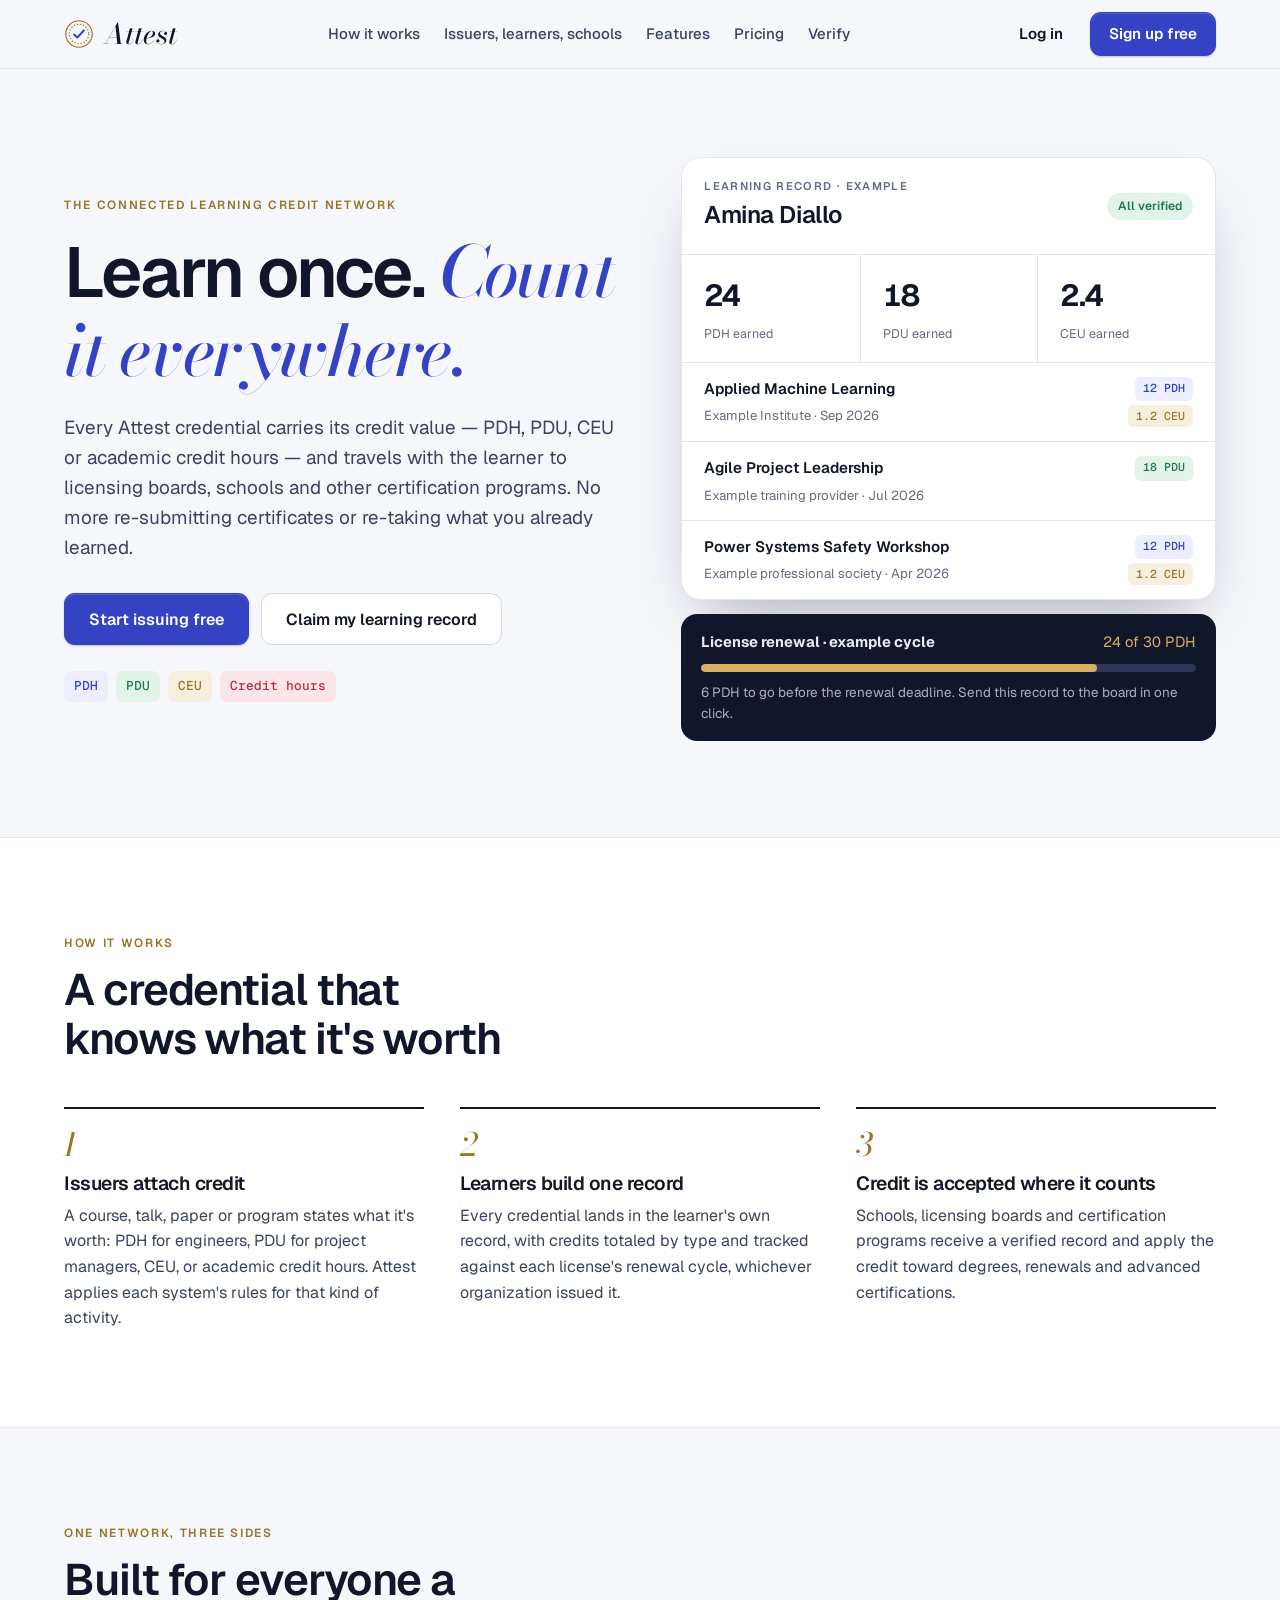
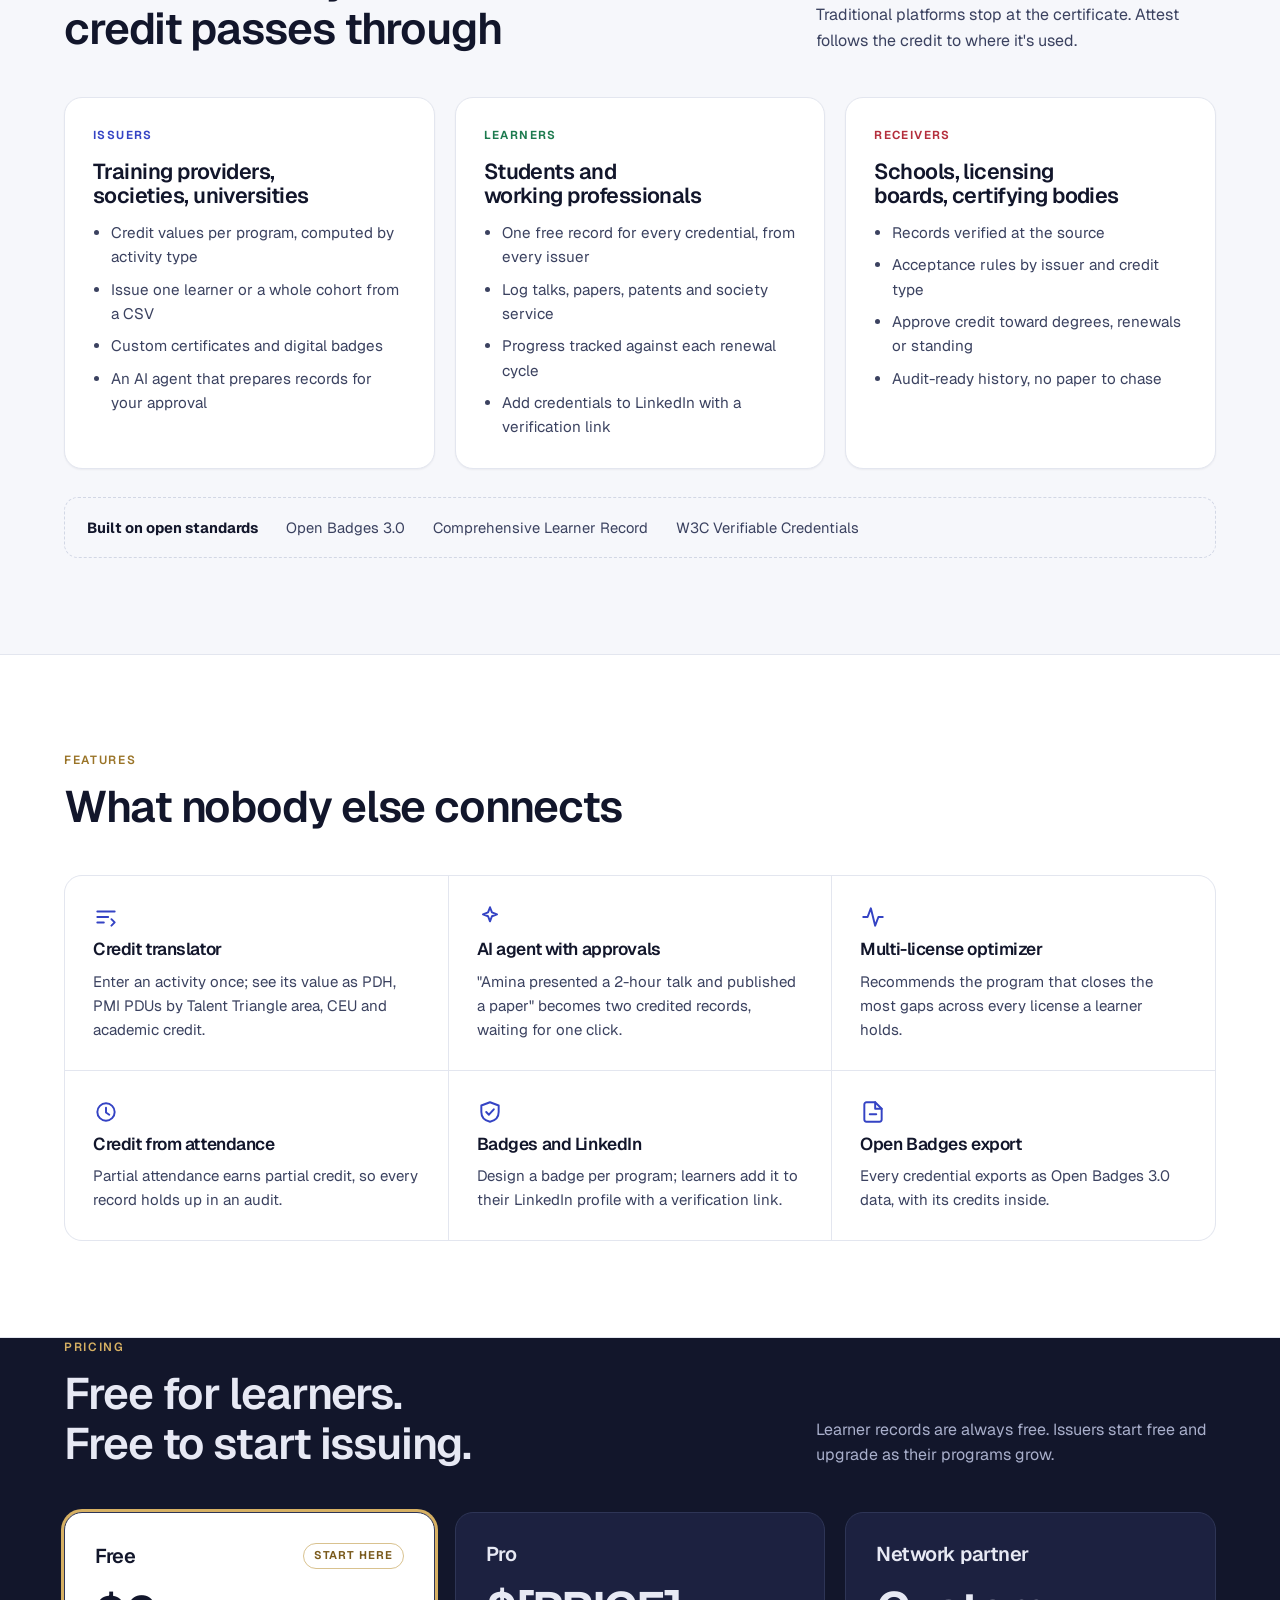
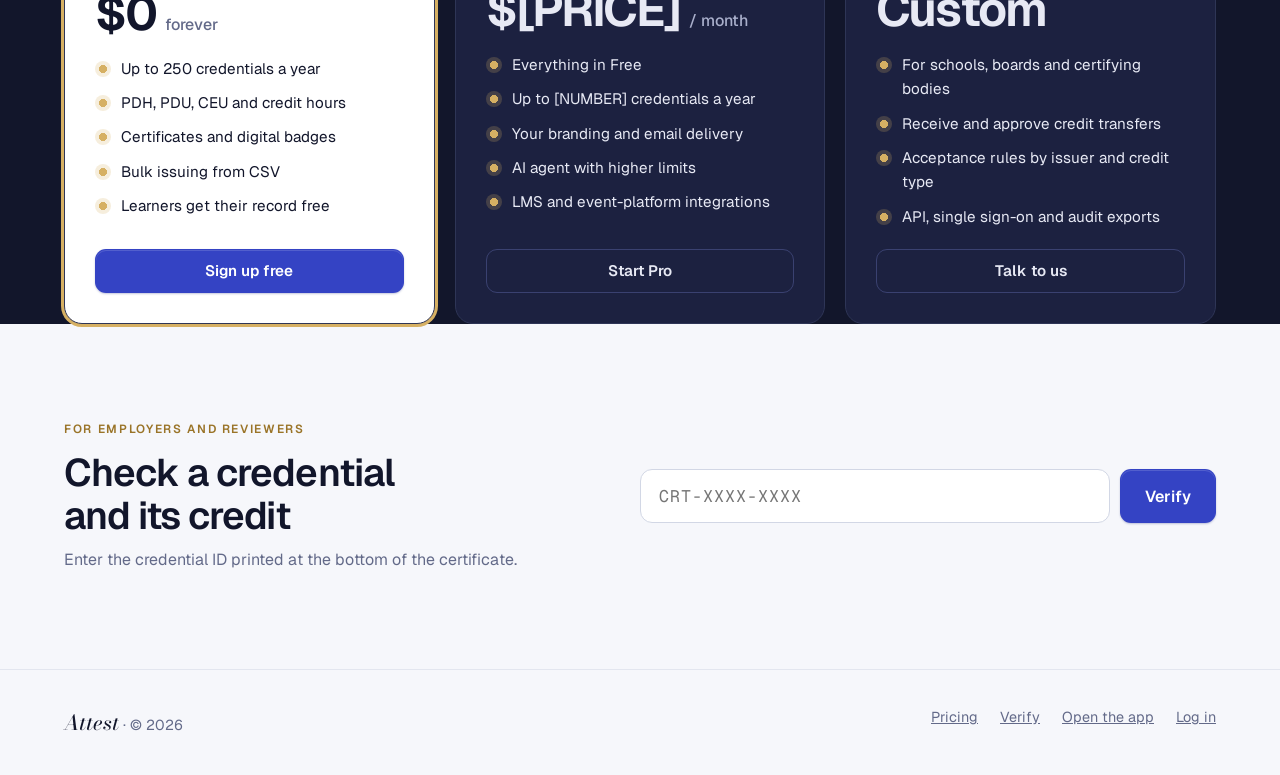
==== index.html @ 20cf058c "first upload of files" ====
<!doctype html>
<html lang="en">
<head>
<meta charset="utf-8">
<meta name="viewport" content="width=device-width,initial-scale=1,viewport-fit=cover">
<title>Attest · Learn once, count it everywhere</title>
<meta name="description" content="Issue credentials that carry PDH, PDU, CEU and academic credit, and give every learner one verified record that counts toward licenses, schools and certifications.">
<meta property="og:title" content="Attest · Learn once, count it everywhere">
<meta property="og:description" content="Credentials that carry their credit value — PDH, PDU, CEU and academic credit — verified at the source.">
<meta property="og:type" content="website">
<link rel="icon" href="assets/favicon.svg" type="image/svg+xml">
<link rel="preconnect" href="https://fonts.googleapis.com">
<link rel="preconnect" href="https://fonts.gstatic.com" crossorigin>
<link rel="stylesheet" href="https://fonts.googleapis.com/css2?family=Bodoni+Moda:ital,opsz,wght@1,6..96,500&family=Geist:wght@400..700&family=Geist+Mono:wght@500&display=swap">
<link rel="stylesheet" href="assets/site.css">
</head>
<body>

<header class="nav">
  <div class="wrap">
    <a class="brand" href="./" aria-label="Attest home">
      <svg width="30" height="30" viewBox="0 0 34 34" aria-hidden="true"><g fill="none" stroke="var(--brass)" stroke-width="1.3"><circle cx="17" cy="17" r="15"/><circle cx="17" cy="17" r="11" stroke-dasharray="1.5 2"/></g><path d="M11.5 17.5l3.5 3.5 7.5-8" fill="none" stroke="var(--accent)" stroke-width="2.2" stroke-linecap="round" stroke-linejoin="round"/></svg>
      <span>Attest</span>
    </a>
    <nav class="links" aria-label="Main">
      <a href="#how">How it works</a>
      <a href="#network">Issuers, learners, schools</a>
      <a href="#features">Features</a>
      <a href="#pricing">Pricing</a>
      <a href="verify.html">Verify</a>
    </nav>
    <div class="navcta">
      <a class="btn ghost" href="signup.html#login">Log in</a>
      <a class="btn primary" href="signup.html">Sign up free</a>
    </div>
  </div>
</header>

<main>
  <div class="wrap hero">
    <div>
      <div class="eyebrow">The connected learning credit network</div>
      <h1>Learn once. <em>Count it everywhere.</em></h1>
      <p class="lead">Every Attest credential carries its credit value — PDH, PDU, CEU or academic credit hours — and travels with the learner to licensing boards, schools and other certification programs. No more re-submitting certificates or re-taking what you already learned.</p>
      <div class="ctas">
        <a class="btn primary lg" href="signup.html">Start issuing free</a>
        <a class="btn lg" href="signup.html?role=learner">Claim my learning record</a>
      </div>
      <div class="credtags" aria-label="Credit types supported">
        <span class="t-pdh">PDH</span><span class="t-pdu">PDU</span><span class="t-ceu">CEU</span><span class="t-sch">Credit hours</span>
      </div>
    </div>

    <div aria-label="Example learning record">
      <div class="record">
        <div class="top">
          <div class="who"><small>Learning record · example</small><strong>Amina Diallo</strong></div>
          <span class="okpill">All verified</span>
        </div>
        <div class="totals">
          <div><b>24</b><span>PDH earned</span></div>
          <div><b>18</b><span>PDU earned</span></div>
          <div><b>2.4</b><span>CEU earned</span></div>
        </div>
        <div class="crow"><strong>Applied Machine Learning</strong><span class="chip t-pdh">12 PDH</span><small>Example Institute · Sep 2026</small><span class="chip t-ceu">1.2 CEU</span></div>
        <div class="crow"><strong>Agile Project Leadership</strong><span class="chip t-pdu">18 PDU</span><small>Example training provider · Jul 2026</small><span></span></div>
        <div class="crow"><strong>Power Systems Safety Workshop</strong><span class="chip t-pdh">12 PDH</span><small>Example professional society · Apr 2026</small><span class="chip t-ceu">1.2 CEU</span></div>
      </div>
      <div class="renew">
        <div class="row"><strong>License renewal · example cycle</strong><span>24 of 30 PDH</span></div>
        <div class="bar"><i></i></div>
        <small>6 PDH to go before the renewal deadline. Send this record to the board in one click.</small>
      </div>
    </div>
  </div>

  <div class="band" id="how">
    <section class="sec wrap">
      <div class="sechead">
        <div><div class="eyebrow">How it works</div><h2>A credential that knows what it's worth</h2></div>
      </div>
      <div class="steps">
        <div class="step"><div class="n">1</div><h3>Issuers attach credit</h3><p>A course, talk, paper or program states what it's worth: PDH for engineers, PDU for project managers, CEU, or academic credit hours. Attest applies each system's rules for that kind of activity.</p></div>
        <div class="step"><div class="n">2</div><h3>Learners build one record</h3><p>Every credential lands in the learner's own record, with credits totaled by type and tracked against each license's renewal cycle, whichever organization issued it.</p></div>
        <div class="step"><div class="n">3</div><h3>Credit is accepted where it counts</h3><p>Schools, licensing boards and certification programs receive a verified record and apply the credit toward degrees, renewals and advanced certifications.</p></div>
      </div>
    </section>
  </div>

  <section class="sec wrap" id="network">
    <div class="sechead">
      <div><div class="eyebrow">One network, three sides</div><h2>Built for everyone a credit passes through</h2></div>
      <p>Traditional platforms stop at the certificate. Attest follows the credit to where it's used.</p>
    </div>
    <div class="sides">
      <div class="side"><span class="kind" style="color:var(--accent)">Issuers</span><h3>Training providers, societies, universities</h3>
        <ul><li>Credit values per program, computed by activity type</li><li>Issue one learner or a whole cohort from a CSV</li><li>Custom certificates and digital badges</li><li>An AI agent that prepares records for your approval</li></ul></div>
      <div class="side"><span class="kind" style="color:var(--ok)">Learners</span><h3>Students and working professionals</h3>
        <ul><li>One free record for every credential, from every issuer</li><li>Log talks, papers, patents and society service</li><li>Progress tracked against each renewal cycle</li><li>Add credentials to LinkedIn with a verification link</li></ul></div>
      <div class="side"><span class="kind" style="color:var(--bad)">Receivers</span><h3>Schools, licensing boards, certifying bodies</h3>
        <ul><li>Records verified at the source</li><li>Acceptance rules by issuer and credit type</li><li>Approve credit toward degrees, renewals or standing</li><li>Audit-ready history, no paper to chase</li></ul></div>
    </div>
    <div class="standards"><strong>Built on open standards</strong><span>Open Badges 3.0</span><span>Comprehensive Learner Record</span><span>W3C Verifiable Credentials</span></div>
  </section>

  <div class="band" id="features">
    <section class="sec wrap">
      <div class="sechead"><div><div class="eyebrow">Features</div><h2>What nobody else connects</h2></div></div>
      <div class="features">
        <div class="feat"><svg width="26" height="26" viewBox="0 0 24 24" fill="none" stroke="currentColor" stroke-width="1.8" stroke-linecap="round" stroke-linejoin="round" aria-hidden="true"><path d="M4 7h16M4 12h10M4 17h6"/><path d="M17 14l3 3-3 3"/></svg><h3>Credit translator</h3><p>Enter an activity once; see its value as PDH, PMI PDUs by Talent Triangle area, CEU and academic credit.</p></div>
        <div class="feat"><svg width="26" height="26" viewBox="0 0 24 24" fill="none" stroke="currentColor" stroke-width="1.8" stroke-linecap="round" stroke-linejoin="round" aria-hidden="true"><path d="M12 3l1.8 4.7L18.5 9.5l-4.7 1.8L12 16l-1.8-4.7L5.5 9.5l4.7-1.8z"/></svg><h3>AI agent with approvals</h3><p>"Amina presented a 2-hour talk and published a paper" becomes two credited records, waiting for one click.</p></div>
        <div class="feat"><svg width="26" height="26" viewBox="0 0 24 24" fill="none" stroke="currentColor" stroke-width="1.8" stroke-linecap="round" stroke-linejoin="round" aria-hidden="true"><path d="M3 12h4l3-8 4 16 3-8h4"/></svg><h3>Multi-license optimizer</h3><p>Recommends the program that closes the most gaps across every license a learner holds.</p></div>
        <div class="feat"><svg width="26" height="26" viewBox="0 0 24 24" fill="none" stroke="currentColor" stroke-width="1.8" stroke-linecap="round" stroke-linejoin="round" aria-hidden="true"><circle cx="12" cy="12" r="8"/><path d="M12 8v4.5l3 2"/></svg><h3>Credit from attendance</h3><p>Partial attendance earns partial credit, so every record holds up in an audit.</p></div>
        <div class="feat"><svg width="26" height="26" viewBox="0 0 24 24" fill="none" stroke="currentColor" stroke-width="1.8" stroke-linecap="round" stroke-linejoin="round" aria-hidden="true"><path d="M12 3l8 3v6c0 5-3.5 8-8 9-4.5-1-8-4-8-9V6z"/><path d="M8.5 12l2.5 2.5 4.5-5"/></svg><h3>Badges and LinkedIn</h3><p>Design a badge per program; learners add it to their LinkedIn profile with a verification link.</p></div>
        <div class="feat"><svg width="26" height="26" viewBox="0 0 24 24" fill="none" stroke="currentColor" stroke-width="1.8" stroke-linecap="round" stroke-linejoin="round" aria-hidden="true"><path d="M14 3H6a2 2 0 0 0-2 2v14a2 2 0 0 0 2 2h12a2 2 0 0 0 2-2V9z"/><path d="M14 3v6h6M9 14h6"/></svg><h3>Open Badges export</h3><p>Every credential exports as Open Badges 3.0 data, with its credits inside.</p></div>
      </div>
    </section>
  </div>

  <section class="night" id="pricing">
    <div class="sec wrap">
      <div class="sechead"><div><div class="eyebrow">Pricing</div><h2>Free for learners. Free to start issuing.</h2></div><p>Learner records are always free. Issuers start free and upgrade as their programs grow.</p></div>
      <div class="plans">
        <div class="plan free">
          <div style="display:flex;justify-content:space-between;align-items:center;gap:10px"><h3>Free</h3><span class="ribbon">Start here</span></div>
          <div class="price">$0 <small>forever</small></div>
          <ul><li>Up to 250 credentials a year</li><li>PDH, PDU, CEU and credit hours</li><li>Certificates and digital badges</li><li>Bulk issuing from CSV</li><li>Learners get their record free</li></ul>
          <a class="btn primary" href="signup.html">Sign up free</a>
        </div>
        <div class="plan">
          <h3>Pro</h3>
          <div class="price">$[PRICE] <small>/ month</small></div>
          <ul><li>Everything in Free</li><li>Up to [NUMBER] credentials a year</li><li>Your branding and email delivery</li><li>AI agent with higher limits</li><li>LMS and event-platform integrations</li></ul>
          <a class="btn onnight" href="signup.html?plan=pro">Start Pro</a>
        </div>
        <div class="plan">
          <h3>Network partner</h3>
          <div class="price">Custom</div>
          <ul><li>For schools, boards and certifying bodies</li><li>Receive and approve credit transfers</li><li>Acceptance rules by issuer and credit type</li><li>API, single sign-on and audit exports</li></ul>
          <a class="btn onnight" href="mailto:[CONTACT EMAIL]">Talk to us</a>
        </div>
      </div>
    </div>
  </section>

  <section class="sec wrap verify" id="verify">
    <div style="flex:1 1 400px;min-width:0">
      <div class="eyebrow">For employers and reviewers</div>
      <h2 style="font-size:clamp(1.8rem,3vw,2.4rem);margin-top:12px">Check a credential and its credit</h2>
      <p class="muted" style="margin:10px 0 0;max-width:460px">Enter the credential ID printed at the bottom of the certificate.</p>
    </div>
    <form action="verify.html" method="get">
      <label for="vid" style="position:absolute;width:1px;height:1px;overflow:hidden;clip:rect(0 0 0 0)">Credential ID</label>
      <input id="vid" name="id" type="text" placeholder="CRT-XXXX-XXXX" autocomplete="off" spellcheck="false" required>
      <button class="btn primary lg" type="submit">Verify</button>
    </form>
  </section>
</main>

<footer>
  <div class="wrap">
    <span><span class="serif" style="font-size:1.3rem;color:var(--ink)">Attest</span> · © 2026</span>
    <nav aria-label="Footer"><a href="#pricing">Pricing</a><a href="verify.html">Verify</a><a href="app/">Open the app</a><a href="signup.html#login">Log in</a></nav>
  </div>
</footer>
</body>
</html>
---- assets/site.css ----
/* Attest marketing pages — shared tokens with the app */
:root{
  --paper:#F6F7FB; --surface:#FFFFFF; --sunk:#EFF1F7; --ink:#12162B; --ink2:#3B4260; --muted:#636A89; --line:#E3E6EF; --line2:#D2D7E5;
  --accent:#3443C4; --accent-soft:#ECEEFD; --accent-ink:#FFFFFF; --brass:#9A7428; --brass-soft:#F7EFDD;
  --ok:#1C7A4E; --ok-bg:#E2F4EA; --warn:#94600C; --warn-bg:#FBF0DA; --bad:#B42E3C; --bad-bg:#FBE5E8;
  --night:#12162B; --night-2:#1C2140; --night-ink:#E7E9F4; --night-muted:#A9AFCB; --gold:#D6B063;
  --shadow-sm:0 1px 2px rgba(16,20,45,.05); --shadow-md:0 10px 24px -8px rgba(16,20,45,.14); --shadow-lg:0 30px 60px -24px rgba(16,20,45,.35);
  --f-display:"Bodoni Moda",Didot,Georgia,serif; --f-body:"Geist",system-ui,-apple-system,"Segoe UI",sans-serif; --f-mono:"Geist Mono",ui-monospace,Menlo,monospace;
}
@media (prefers-color-scheme:dark){:root:not([data-theme="light"]){
  --paper:#0B0E1A; --surface:#13172A; --sunk:#1A1F36; --ink:#ECEEF8; --ink2:#C3C8DE; --muted:#959BB9; --line:#232944; --line2:#2F3658;
  --accent:#909CFF; --accent-soft:#1D2347; --accent-ink:#0B0E1A; --brass:#D8B266; --brass-soft:#2C2616;
  --ok:#57CB95; --ok-bg:#132E25; --warn:#E6AA4D; --warn-bg:#33281A; --bad:#F27C88; --bad-bg:#381B22;
  --night:#070914; --night-2:#121630; color-scheme:dark}}
:root[data-theme="dark"]{
  --paper:#0B0E1A; --surface:#13172A; --sunk:#1A1F36; --ink:#ECEEF8; --ink2:#C3C8DE; --muted:#959BB9; --line:#232944; --line2:#2F3658;
  --accent:#909CFF; --accent-soft:#1D2347; --accent-ink:#0B0E1A; --brass:#D8B266; --brass-soft:#2C2616;
  --ok:#57CB95; --ok-bg:#132E25; --warn:#E6AA4D; --warn-bg:#33281A; --bad:#F27C88; --bad-bg:#381B22;
  --night:#070914; --night-2:#121630; color-scheme:dark}

*{box-sizing:border-box}
[hidden]{display:none!important}
html{scroll-behavior:smooth}
body{margin:0;background:var(--paper);color:var(--ink);font-family:var(--f-body);font-size:16px;line-height:1.6;-webkit-font-smoothing:antialiased}
a{color:var(--accent)}
img{max-width:100%}
:focus-visible{outline:2px solid var(--accent);outline-offset:3px;border-radius:6px}
h1,h2,h3{margin:0;font-weight:600;letter-spacing:-.025em;text-wrap:balance;line-height:1.12}
.wrap{max-width:1200px;margin:0 auto;padding-left:max(24px,env(safe-area-inset-left));padding-right:max(24px,env(safe-area-inset-right))}
.eyebrow{font-size:.74rem;font-weight:600;letter-spacing:.14em;text-transform:uppercase;color:var(--brass)}
.muted{color:var(--muted)}
.serif{font-family:var(--f-display);font-style:italic;font-weight:500;letter-spacing:0}

/* nav */
.nav{position:sticky;top:0;z-index:20;background:color-mix(in srgb,var(--paper) 82%,transparent);-webkit-backdrop-filter:saturate(1.5) blur(14px);backdrop-filter:saturate(1.5) blur(14px);border-bottom:1px solid var(--line)}
.nav .wrap{display:flex;align-items:center;gap:20px;min-height:68px;flex-wrap:wrap}
.brand{display:flex;align-items:center;gap:10px;text-decoration:none;color:var(--ink)}
.brand span{font-family:var(--f-display);font-style:italic;font-size:1.75rem;font-weight:500}
.links{display:flex;gap:4px 24px;flex-wrap:wrap;flex:1;justify-content:center;font-size:.94rem;font-weight:500}
.links a{color:var(--ink2);text-decoration:none}
.links a:hover{color:var(--ink)}
.navcta{display:flex;gap:8px}
@media (max-width:860px){.links{display:none}.nav .wrap{justify-content:space-between}}

/* buttons */
.btn{display:inline-flex;align-items:center;justify-content:center;gap:8px;min-height:44px;padding:0 18px;border-radius:11px;border:1px solid var(--line2);background:var(--surface);color:var(--ink);font:inherit;font-weight:600;font-size:.95rem;text-decoration:none;cursor:pointer;transition:transform .12s,filter .15s,background .15s,border-color .15s}
.btn:hover{border-color:var(--muted)}
.btn:active{transform:translateY(1px)}
.btn.primary{background:var(--accent);color:var(--accent-ink);border-color:transparent;box-shadow:0 1px 2px rgba(20,30,120,.25),inset 0 1px 0 rgba(255,255,255,.15)}
.btn.primary:hover{filter:brightness(1.08)}
.btn.ghost{border-color:transparent;background:none}
.btn.lg{min-height:52px;padding:0 24px;font-size:1rem}
.btn.onnight{background:transparent;color:var(--night-ink);border-color:#3A4170}
.btn.onnight:hover{border-color:var(--night-muted)}

/* hero */
.hero{padding-block:88px 96px;display:grid;grid-template-columns:minmax(0,1.05fr) minmax(0,1fr);gap:56px;align-items:center;animation:rise .6s cubic-bezier(.2,.7,.2,1)}
@keyframes rise{from{opacity:.001;transform:translateY(12px)}to{opacity:1;transform:none}}
.hero h1{font-size:clamp(2.6rem,5.6vw,4.4rem);letter-spacing:-.035em;margin-top:18px}
.hero h1 em{font-family:var(--f-display);font-weight:500;color:var(--accent)}
.lead{font-size:1.18rem;color:var(--ink2);max-width:560px;margin:22px 0 0}
.ctas{display:flex;flex-wrap:wrap;gap:12px;margin-top:30px}
.credtags{display:flex;flex-wrap:wrap;gap:8px;margin-top:26px;font-family:var(--f-mono);font-size:.8rem;font-weight:500}
.credtags span{padding:5px 10px;border-radius:7px}
.t-pdh{background:var(--accent-soft);color:var(--accent)} .t-pdu{background:var(--ok-bg);color:var(--ok)} .t-ceu{background:var(--brass-soft);color:var(--brass)} .t-sch{background:var(--bad-bg);color:var(--bad)}

.record{background:var(--surface);border:1px solid var(--line);border-radius:20px;box-shadow:var(--shadow-lg);overflow:hidden}
.record .top{display:flex;justify-content:space-between;align-items:center;gap:12px;padding:20px 22px;border-bottom:1px solid var(--line)}
.record .who small{display:block;font-size:.7rem;font-weight:600;letter-spacing:.12em;text-transform:uppercase;color:var(--muted)}
.record .who strong{font-size:1.5rem;font-weight:600;letter-spacing:-.02em}
.okpill{font-size:.75rem;font-weight:600;color:var(--ok);background:var(--ok-bg);padding:4px 11px;border-radius:999px;white-space:nowrap}
.totals{display:grid;grid-template-columns:repeat(3,minmax(0,1fr));border-bottom:1px solid var(--line)}
.totals div{padding:16px 22px}
.totals div+div{border-left:1px solid var(--line)}
.totals b{display:block;font-size:1.9rem;font-weight:650;letter-spacing:-.03em;font-variant-numeric:tabular-nums}
.totals span{font-size:.78rem;color:var(--muted)}
.crow{display:grid;grid-template-columns:minmax(0,1fr) auto;gap:4px 12px;padding:14px 22px;border-bottom:1px solid var(--line)}
.crow:last-child{border-bottom:0}
.crow strong{font-size:.95rem;font-weight:600}
.crow small{font-size:.82rem;color:var(--muted)}
.chip{font-family:var(--f-mono);font-size:.72rem;font-weight:500;padding:2px 8px;border-radius:6px;justify-self:end;white-space:nowrap}
.renew{margin-top:14px;background:var(--night);color:var(--night-ink);border-radius:16px;padding:16px 20px;display:grid;gap:10px}
.renew .row{display:flex;justify-content:space-between;gap:12px;font-size:.92rem}
.renew .row span{color:var(--gold);font-variant-numeric:tabular-nums}
.bar{height:8px;background:#2E3556;border-radius:999px;overflow:hidden}
.bar i{display:block;height:100%;width:80%;background:var(--gold);border-radius:999px}
.renew small{color:var(--night-muted);font-size:.84rem}

/* sections */
.band{background:var(--surface);border-block:1px solid var(--line)}
section.sec{padding-block:96px}
.sechead{display:flex;flex-wrap:wrap;justify-content:space-between;align-items:end;gap:20px;margin-bottom:44px}
.sechead h2{font-size:clamp(2rem,3.6vw,2.75rem);margin-top:12px;max-width:680px}
.sechead p{max-width:400px;margin:0;color:var(--ink2)}
.steps{display:grid;grid-template-columns:repeat(3,minmax(0,1fr));gap:36px}
.step{border-top:2px solid var(--ink);padding-top:20px}
.step .n{font-family:var(--f-display);font-style:italic;font-size:2rem;color:var(--brass);line-height:1}
.step h3{font-size:1.2rem;margin:12px 0 8px}
.step p{margin:0;color:var(--ink2)}
.sides{display:grid;grid-template-columns:repeat(3,minmax(0,1fr));gap:20px}
.side{background:var(--surface);border:1px solid var(--line);border-radius:18px;padding:28px;display:flex;flex-direction:column;gap:14px;box-shadow:var(--shadow-sm);transition:transform .2s,box-shadow .2s}
.side:hover{transform:translateY(-2px);box-shadow:var(--shadow-md)}
.side .kind{font-size:.72rem;font-weight:650;letter-spacing:.12em;text-transform:uppercase}
.side h3{font-size:1.35rem}
.side ul{margin:0;padding-left:18px;color:var(--ink2);display:grid;gap:8px;font-size:.95rem}
.standards{display:flex;flex-wrap:wrap;gap:10px 28px;align-items:center;margin-top:28px;padding:18px 22px;border:1px dashed var(--line2);border-radius:14px;color:var(--ink2);font-size:.92rem}
.standards strong{color:var(--ink)}
.features{display:grid;grid-template-columns:repeat(3,minmax(0,1fr));gap:1px;background:var(--line);border:1px solid var(--line);border-radius:18px;overflow:hidden}
.feat{background:var(--surface);padding:28px;display:grid;gap:10px;align-content:start}
.feat svg{color:var(--accent)}
.feat h3{font-size:1.08rem}
.feat p{margin:0;color:var(--ink2);font-size:.94rem}

/* pricing */
.night{background:var(--night);color:var(--night-ink)}
.night .sechead p{color:var(--night-muted)}
.night .eyebrow{color:var(--gold)}
.plans{display:grid;grid-template-columns:repeat(3,minmax(0,1fr));gap:20px;align-items:stretch}
.plan{background:var(--night-2);border:1px solid #2E3556;border-radius:18px;padding:30px;display:flex;flex-direction:column;gap:20px}
.plan.free{background:#FFFFFF;color:#12162B;box-shadow:0 0 0 3px var(--gold)}
.plan h3{font-size:1.25rem}
.price{font-size:3rem;font-weight:650;letter-spacing:-.04em;line-height:1}
.price small{font-size:1rem;font-weight:500;letter-spacing:0;color:var(--night-muted)}
.plan.free .price small{color:#636A89}
.plan ul{margin:0;padding:0;list-style:none;display:grid;gap:10px;font-size:.95rem}
.plan li{display:flex;gap:10px;align-items:start}
.plan li::before{content:"";flex:none;width:16px;height:16px;margin-top:4px;border-radius:50%;background:radial-gradient(circle,var(--gold) 0 35%,transparent 36%),color-mix(in srgb,var(--gold) 22%,transparent)}
.plan .btn{margin-top:auto}
.plan.free .btn.primary{background:#3443C4;color:#FFFFFF}
.ribbon{font-size:.7rem;font-weight:650;letter-spacing:.08em;text-transform:uppercase;color:#7A5A1C;border:1px solid #D9C28F;border-radius:999px;padding:3px 10px}

/* verify box */
.verify{display:flex;flex-wrap:wrap;gap:40px;align-items:center;justify-content:space-between}
.verify form{display:flex;flex-wrap:wrap;gap:10px;flex:1 1 440px}
.verify input{flex:1 1 260px;min-width:0;min-height:54px;padding:0 18px;border:1px solid var(--line2);border-radius:12px;font-family:var(--f-mono);font-size:1.05rem;letter-spacing:.06em;text-transform:uppercase;background:var(--surface);color:var(--ink)}
.verify input:focus{outline:none;border-color:var(--accent);box-shadow:0 0 0 4px var(--accent-soft)}

footer{border-top:1px solid var(--line);padding-block:36px;font-size:.9rem;color:var(--muted)}
footer .wrap{display:flex;flex-wrap:wrap;justify-content:space-between;gap:16px}
footer nav{display:flex;flex-wrap:wrap;gap:22px}
footer a{color:var(--muted)}

@media (max-width:960px){
  .hero{grid-template-columns:minmax(0,1fr);padding-block:56px 64px}
  .steps,.sides,.plans,.features{grid-template-columns:minmax(0,1fr)}
}
@media (max-width:560px){ .features{grid-template-columns:minmax(0,1fr)} .totals b{font-size:1.5rem} }
@media (prefers-reduced-motion:reduce){*{animation:none!important;transition:none!important;scroll-behavior:auto!important}}
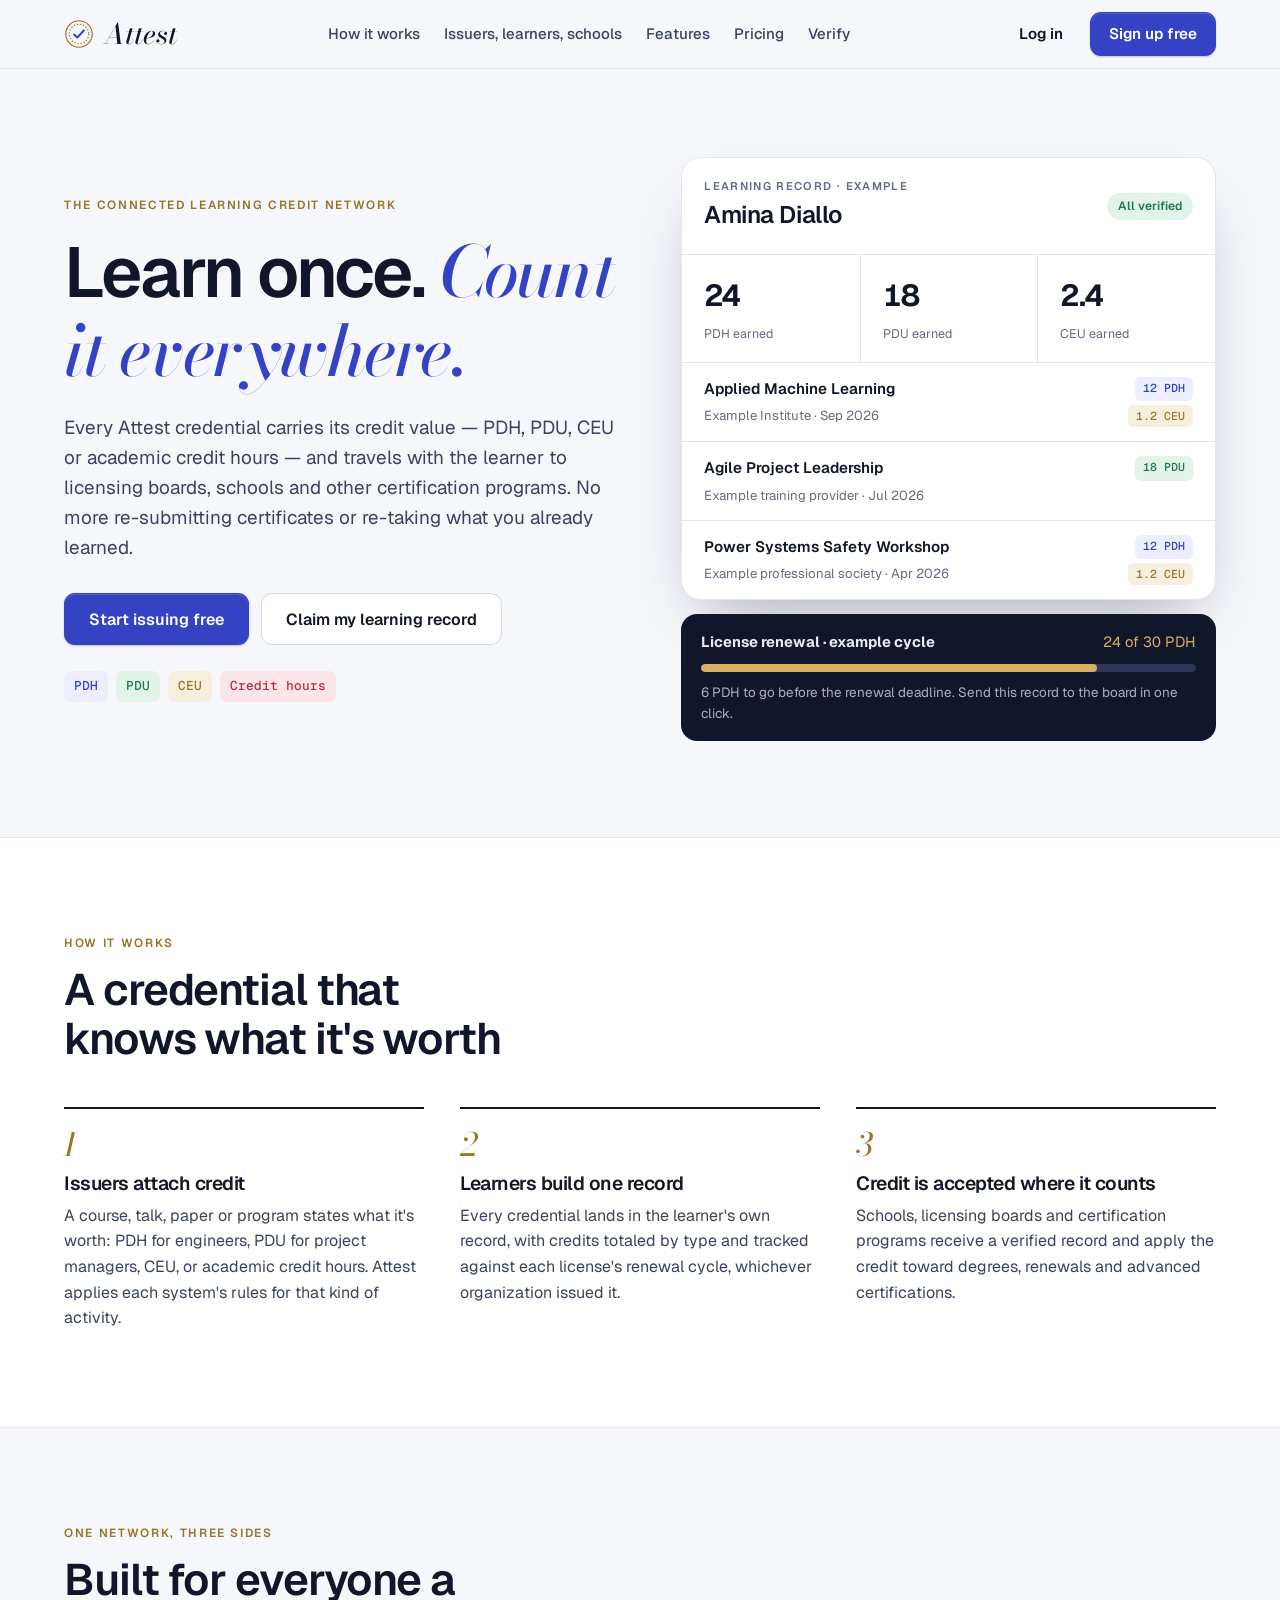
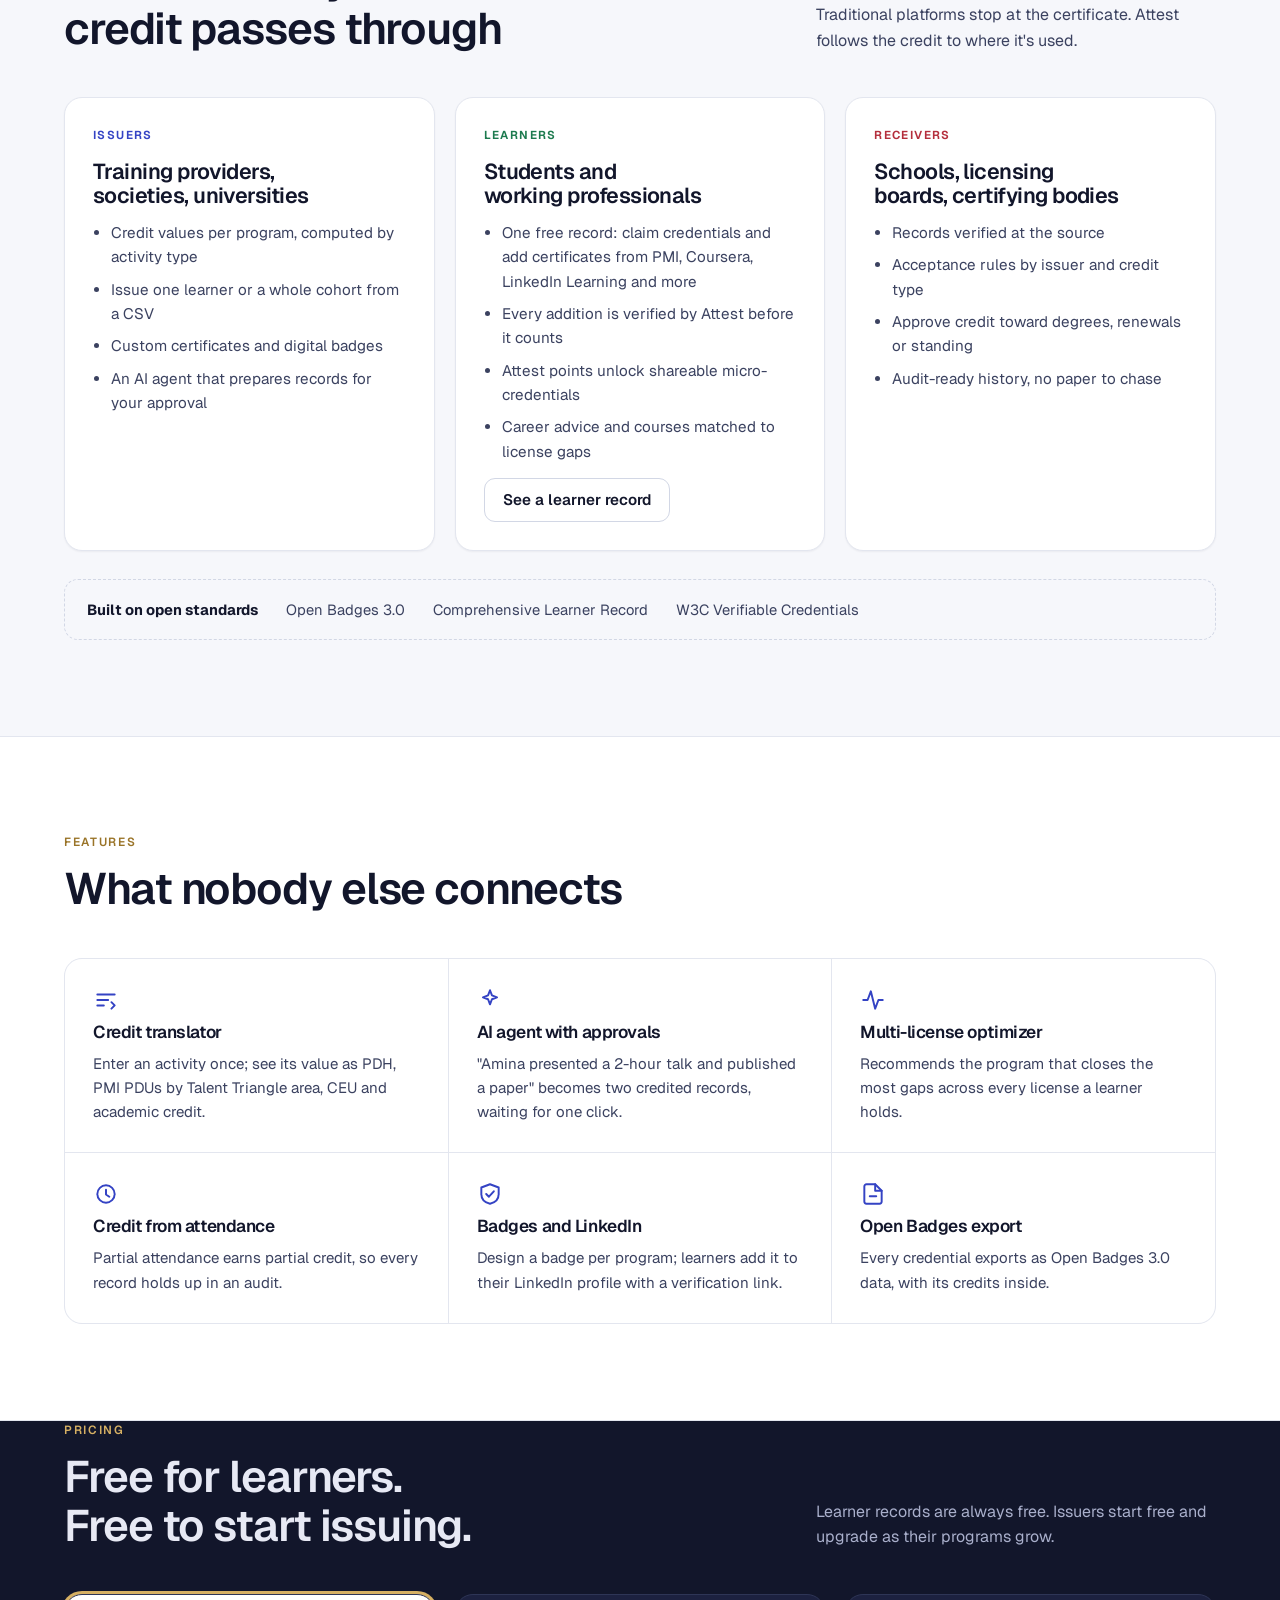
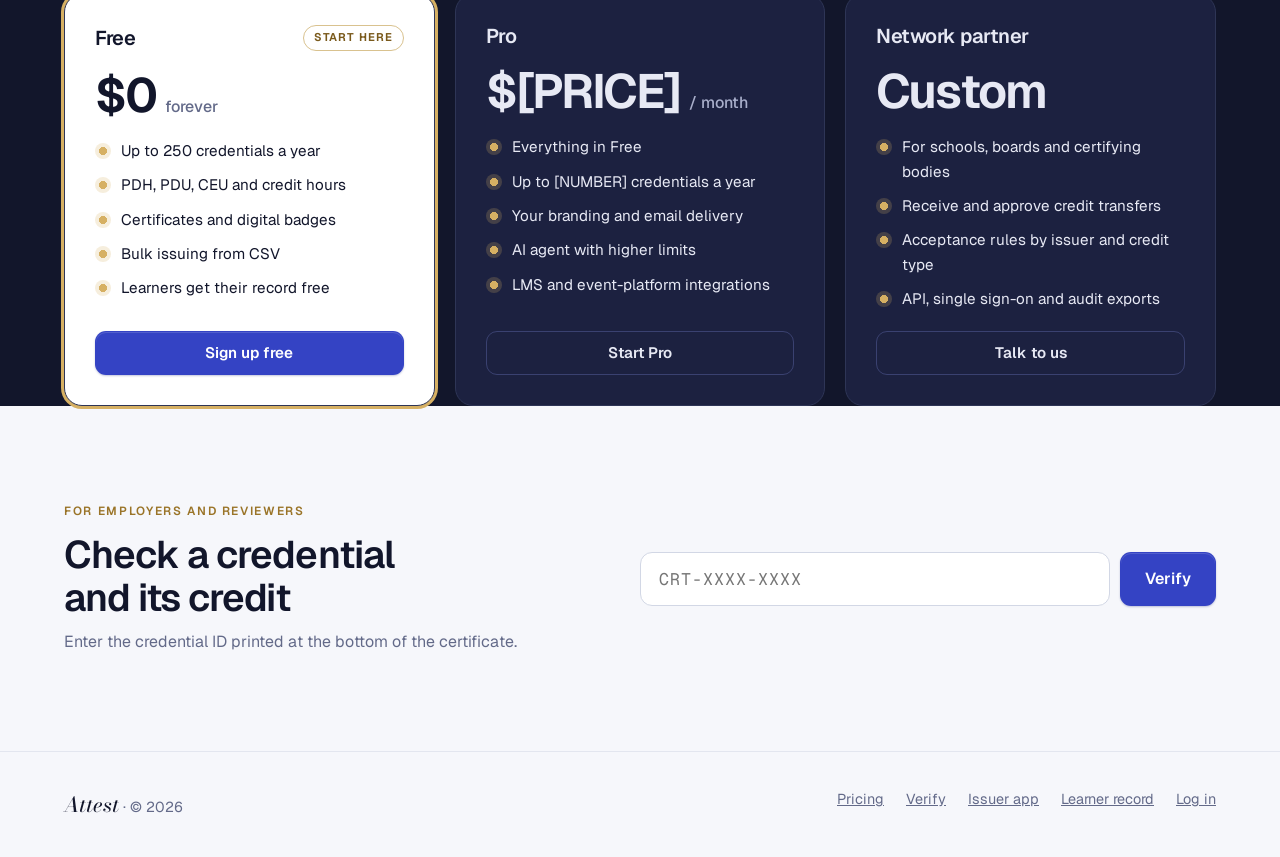
==== commit c767737c: "Add learner path: claim, verify, certificates, points, micro-credentials, career advice Adds the lea" ====
--- a/index.html
+++ b/index.html
@@ -96,7 +96,7 @@
       <div class="side"><span class="kind" style="color:var(--accent)">Issuers</span><h3>Training providers, societies, universities</h3>
         <ul><li>Credit values per program, computed by activity type</li><li>Issue one learner or a whole cohort from a CSV</li><li>Custom certificates and digital badges</li><li>An AI agent that prepares records for your approval</li></ul></div>
       <div class="side"><span class="kind" style="color:var(--ok)">Learners</span><h3>Students and working professionals</h3>
-        <ul><li>One free record for every credential, from every issuer</li><li>Log talks, papers, patents and society service</li><li>Progress tracked against each renewal cycle</li><li>Add credentials to LinkedIn with a verification link</li></ul></div>
+        <ul><li>One free record: claim credentials and add certificates from PMI, Coursera, LinkedIn Learning and more</li><li>Every addition is verified by Attest before it counts</li><li>Attest points unlock shareable micro-credentials</li><li>Career advice and courses matched to license gaps</li></ul><a class="btn" href="learner/" style="align-self:start;margin-top:auto">See a learner record</a></div>
       <div class="side"><span class="kind" style="color:var(--bad)">Receivers</span><h3>Schools, licensing boards, certifying bodies</h3>
         <ul><li>Records verified at the source</li><li>Acceptance rules by issuer and credit type</li><li>Approve credit toward degrees, renewals or standing</li><li>Audit-ready history, no paper to chase</li></ul></div>
     </div>
@@ -160,7 +160,7 @@
 <footer>
   <div class="wrap">
     <span><span class="serif" style="font-size:1.3rem;color:var(--ink)">Attest</span> · © 2026</span>
-    <nav aria-label="Footer"><a href="#pricing">Pricing</a><a href="verify.html">Verify</a><a href="app/">Open the app</a><a href="signup.html#login">Log in</a></nav>
+    <nav aria-label="Footer"><a href="#pricing">Pricing</a><a href="verify.html">Verify</a><a href="app/">Issuer app</a><a href="learner/">Learner record</a><a href="signup.html#login">Log in</a></nav>
   </div>
 </footer>
 </body>
